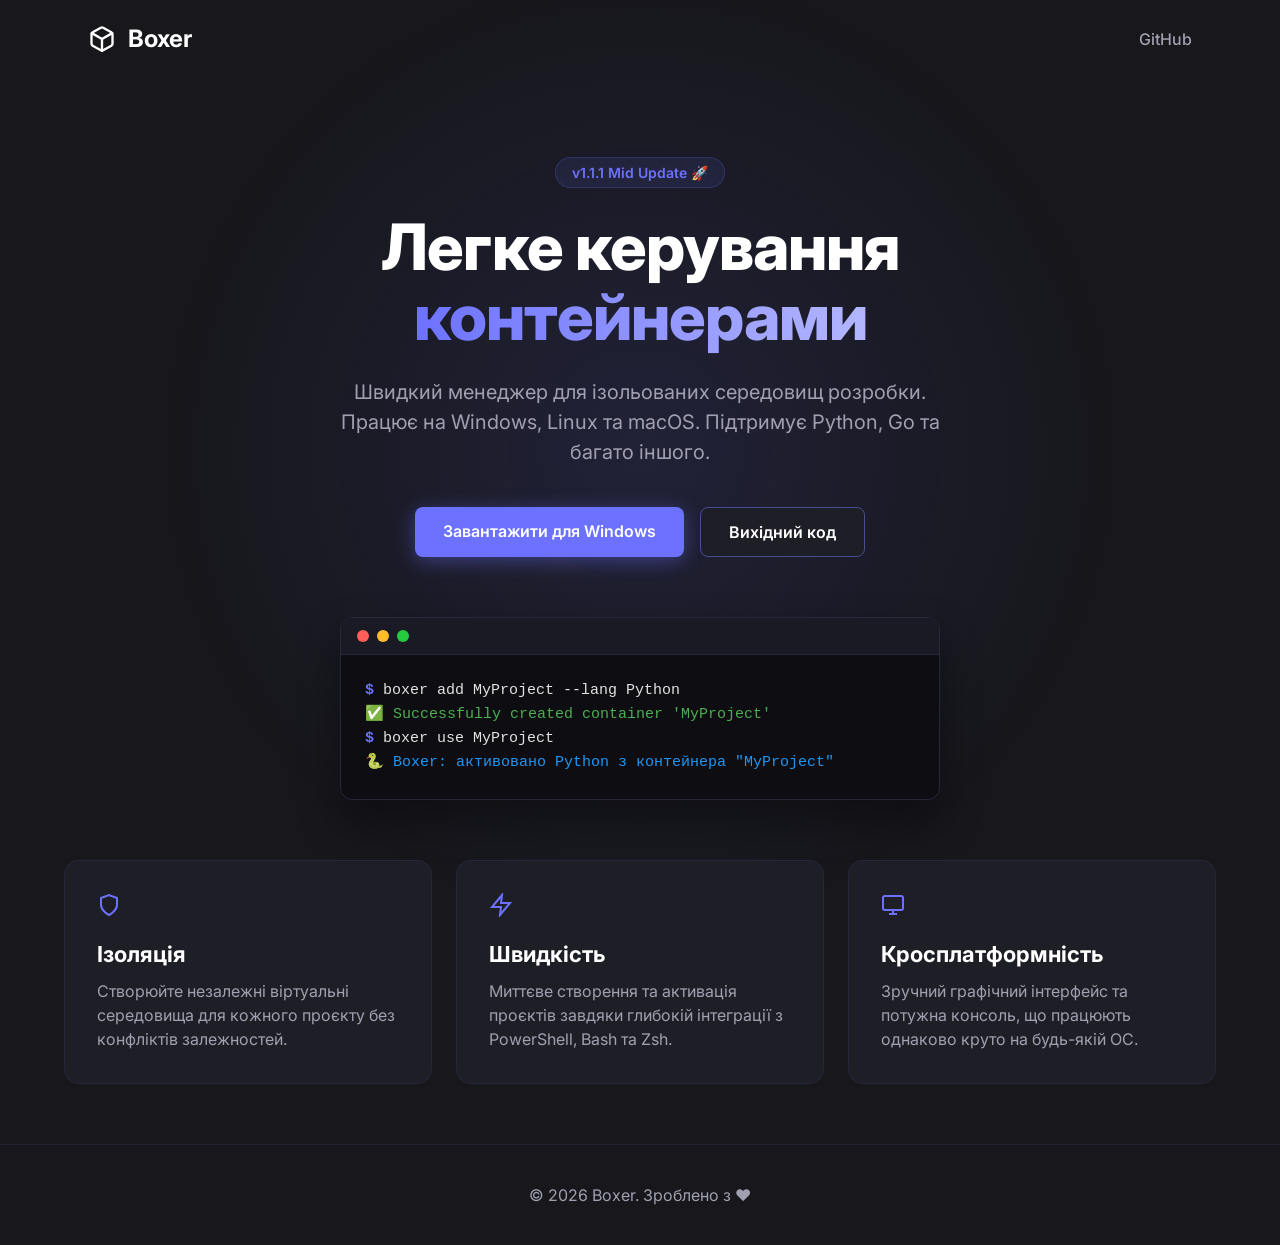
==== docs/index.html @ 53bc64ac "feat: Add landing page in docs folder for GitHub Pages" ====
<!DOCTYPE html>
<html lang="uk">
<head>
    <meta charset="UTF-8">
    <meta name="viewport" content="width=device-width, initial-scale=1.0">
    <title>Boxer - Ізольовані середовища для розробки</title>
    <link rel="stylesheet" href="style.css">
    <link href="https://fonts.googleapis.com/css2?family=Inter:wght@400;500;600;700;800&display=swap" rel="stylesheet">
</head>
<body>
    <div id="glow"></div>
    
    <nav class="navbar">
        <div class="logo">
            <svg width="28" height="28" viewBox="0 0 24 24" fill="none" stroke="currentColor" stroke-width="2" stroke-linecap="round" stroke-linejoin="round"><path d="M21 16V8a2 2 0 0 0-1-1.73l-7-4a2 2 0 0 0-2 0l-7 4A2 2 0 0 0 3 8v8a2 2 0 0 0 1 1.73l7 4a2 2 0 0 0 2 0l7-4A2 2 0 0 0 21 16z"></path><polyline points="3.27 6.96 12 12.01 20.73 6.96"></polyline><line x1="12" y1="22.08" x2="12" y2="12"></line></svg>
            Boxer
        </div>
        <div class="nav-links">
            <a href="https://github.com/davidykmisha2015-prog/Boxer" target="_blank">GitHub</a>
        </div>
    </nav>

    <main class="hero">
        <div class="hero-content">
            <div class="badge">v1.1.1 Mid Update 🚀</div>
            <h1>Легке керування<br><span class="accent-text">контейнерами</span></h1>
            <p>Швидкий менеджер для ізольованих середовищ розробки. Працює на Windows, Linux та macOS. Підтримує Python, Go та багато іншого.</p>
            
            <div class="hero-buttons">
                <a href="https://github.com/davidykmisha2015-prog/Boxer/releases/latest" class="btn btn-primary">Завантажити для Windows</a>
                <a href="https://github.com/davidykmisha2015-prog/Boxer" class="btn btn-secondary">Вихідний код</a>
            </div>
            
            <div class="terminal">
                <div class="terminal-header">
                    <span class="dot red"></span>
                    <span class="dot yellow"></span>
                    <span class="dot green"></span>
                </div>
                <div class="terminal-body">
                    <span class="prompt">$</span> boxer add MyProject --lang Python<br>
                    <span class="success">✅ Successfully created container 'MyProject'</span><br>
                    <span class="prompt">$</span> boxer use MyProject<br>
                    <span class="info">🐍 Boxer: активовано Python з контейнера "MyProject"</span>
                </div>
            </div>
        </div>
    </main>

    <section class="features">
        <div class="cards">
            <div class="card">
                <div class="card-border"></div>
                <div class="card-content">
                    <svg width="24" height="24" viewBox="0 0 24 24" fill="none" stroke="#6C72FF" stroke-width="2"><path d="M12 22s8-4 8-10V5l-8-3-8 3v7c0 6 8 10 8 10z"></path></svg>
                    <h3>Ізоляція</h3>
                    <p>Створюйте незалежні віртуальні середовища для кожного проєкту без конфліктів залежностей.</p>
                </div>
            </div>
            <div class="card">
                <div class="card-border"></div>
                <div class="card-content">
                    <svg width="24" height="24" viewBox="0 0 24 24" fill="none" stroke="#6C72FF" stroke-width="2"><polygon points="13 2 3 14 12 14 11 22 21 10 12 10 13 2"></polygon></svg>
                    <h3>Швидкість</h3>
                    <p>Миттєве створення та активація проєктів завдяки глибокій інтеграції з PowerShell, Bash та Zsh.</p>
                </div>
            </div>
            <div class="card">
                <div class="card-border"></div>
                <div class="card-content">
                    <svg width="24" height="24" viewBox="0 0 24 24" fill="none" stroke="#6C72FF" stroke-width="2"><rect x="2" y="3" width="20" height="14" rx="2" ry="2"></rect><line x1="8" y1="21" x2="16" y2="21"></line><line x1="12" y1="17" x2="12" y2="21"></line></svg>
                    <h3>Кросплатформність</h3>
                    <p>Зручний графічний інтерфейс та потужна консоль, що працюють однаково круто на будь-якій ОС.</p>
                </div>
            </div>
        </div>
    </section>

    <footer>
        <p>© 2026 Boxer. Зроблено з ❤️</p>
    </footer>

    <script src="script.js"></script>
</body>
</html>
---- docs/style.css ----
:root {
    --bg-color: #17171C;
    --card-bg: #1E1E26;
    --card-border: #4A4D8F;
    --accent: #6C72FF;
    --text-main: #FFFFFF;
    --text-muted: #A0A0B0;
    
    --mouse-x: 50%;
    --mouse-y: 50%;
}

* {
    box-sizing: border-box;
    margin: 0;
    padding: 0;
}

body {
    background-color: var(--bg-color);
    color: var(--text-main);
    font-family: 'Inter', sans-serif;
    min-height: 100vh;
    overflow-x: hidden;
    position: relative;
}

/* Global Glowing background effect (Antigravity style) */
#glow {
    position: fixed;
    top: 0;
    left: 0;
    width: 100vw;
    height: 100vh;
    background: radial-gradient(
        circle 600px at var(--mouse-x) var(--mouse-y),
        rgba(108, 114, 255, 0.12),
        transparent 80%
    );
    pointer-events: none;
    z-index: 0;
}

nav, main, section, footer {
    position: relative;
    z-index: 1;
}

.navbar {
    display: flex;
    justify-content: space-between;
    align-items: center;
    padding: 24px 48px;
    max-width: 1200px;
    margin: 0 auto;
}

.logo {
    display: flex;
    align-items: center;
    gap: 12px;
    font-size: 24px;
    font-weight: 700;
    color: var(--text-main);
}

.nav-links a {
    color: var(--text-muted);
    text-decoration: none;
    font-weight: 500;
    transition: color 0.2s;
}

.nav-links a:hover {
    color: var(--text-main);
}

.hero {
    max-width: 1000px;
    margin: 80px auto 40px;
    padding: 0 24px;
    text-align: center;
    display: flex;
    flex-direction: column;
    align-items: center;
}

.badge {
    display: inline-block;
    padding: 6px 16px;
    background: rgba(108, 114, 255, 0.1);
    color: var(--accent);
    border: 1px solid rgba(108, 114, 255, 0.2);
    border-radius: 20px;
    font-size: 14px;
    font-weight: 600;
    margin-bottom: 24px;
}

h1 {
    font-size: 64px;
    font-weight: 800;
    line-height: 1.1;
    letter-spacing: -1px;
    margin-bottom: 24px;
}

.accent-text {
    background: linear-gradient(to right, #6C72FF, #B3B6FF);
    -webkit-background-clip: text;
    -webkit-text-fill-color: transparent;
}

.hero p {
    font-size: 20px;
    color: var(--text-muted);
    max-width: 600px;
    margin: 0 auto 40px;
    line-height: 1.5;
}

.hero-buttons {
    display: flex;
    gap: 16px;
    justify-content: center;
    margin-bottom: 60px;
}

.btn {
    padding: 14px 28px;
    border-radius: 8px;
    font-size: 16px;
    font-weight: 600;
    text-decoration: none;
    transition: all 0.2s;
    cursor: pointer;
}

.btn-primary {
    background: var(--accent);
    color: white;
    border: none;
    box-shadow: 0 4px 20px rgba(108, 114, 255, 0.4);
}

.btn-primary:hover {
    background: #5b61f2;
    transform: translateY(-2px);
}

.btn-secondary {
    background: var(--card-bg);
    color: var(--text-main);
    border: 1px solid var(--card-border);
}

.btn-secondary:hover {
    background: var(--card-border);
}

/* Terminal */
.terminal {
    background: #0D0D12;
    border: 1px solid #262738;
    border-radius: 12px;
    width: 100%;
    max-width: 600px;
    text-align: left;
    overflow: hidden;
    margin: 0 auto;
    box-shadow: 0 20px 40px rgba(0,0,0,0.4);
}

.terminal-header {
    background: #1A1A24;
    padding: 12px 16px;
    display: flex;
    gap: 8px;
    border-bottom: 1px solid #262738;
}

.dot {
    width: 12px;
    height: 12px;
    border-radius: 50%;
}
.red { background: #FF5F56; }
.yellow { background: #FFBD2E; }
.green { background: #27C93F; }

.terminal-body {
    padding: 24px;
    font-family: 'Consolas', 'Monaco', monospace;
    font-size: 15px;
    line-height: 1.6;
    color: #E2E2E2;
}

.prompt { color: var(--accent); font-weight: bold; }
.success { color: #4CAF50; }
.info { color: #2196F3; }

/* Features & Glowing Cards */
.features {
    max-width: 1200px;
    margin: 60px auto;
    padding: 0 24px;
}

.cards {
    display: grid;
    grid-template-columns: repeat(auto-fit, minmax(300px, 1fr));
    gap: 24px;
}

.card {
    background: rgba(30, 30, 38, 0.5); /* var(--card-bg) transparent */
    border-radius: 16px;
    position: relative;
    cursor: pointer;
}

.card::before {
    content: "";
    position: absolute;
    top: 0; left: 0; right: 0; bottom: 0;
    border-radius: 16px;
    padding: 2px;
    background: radial-gradient(
        800px circle at var(--card-mouse-x, 0) var(--card-mouse-y, 0),
        rgba(108, 114, 255, 0.4),
        transparent 40%
    );
    -webkit-mask: linear-gradient(#fff 0 0) content-box, linear-gradient(#fff 0 0);
    -webkit-mask-composite: xor;
    mask-composite: exclude;
    z-index: 1;
    transition: opacity 0.3s;
    opacity: 0;
}

.card:hover::before {
    opacity: 1;
}

.card-content {
    background: var(--card-bg);
    border-radius: 15px;
    padding: 32px;
    height: 100%;
    position: relative;
    z-index: 2;
    border: 1px solid rgba(74, 77, 143, 0.2);
}

.card-content svg {
    margin-bottom: 20px;
}

.card-content h3 {
    font-size: 22px;
    margin-bottom: 12px;
}

.card-content p {
    color: var(--text-muted);
    line-height: 1.5;
}

footer {
    text-align: center;
    padding: 40px;
    color: var(--text-muted);
    border-top: 1px solid rgba(74, 77, 143, 0.2);
    margin-top: 60px;
}

@media (max-width: 768px) {
    h1 { font-size: 42px; }
    .hero-buttons { flex-direction: column; }
    .terminal { font-size: 13px; }
}
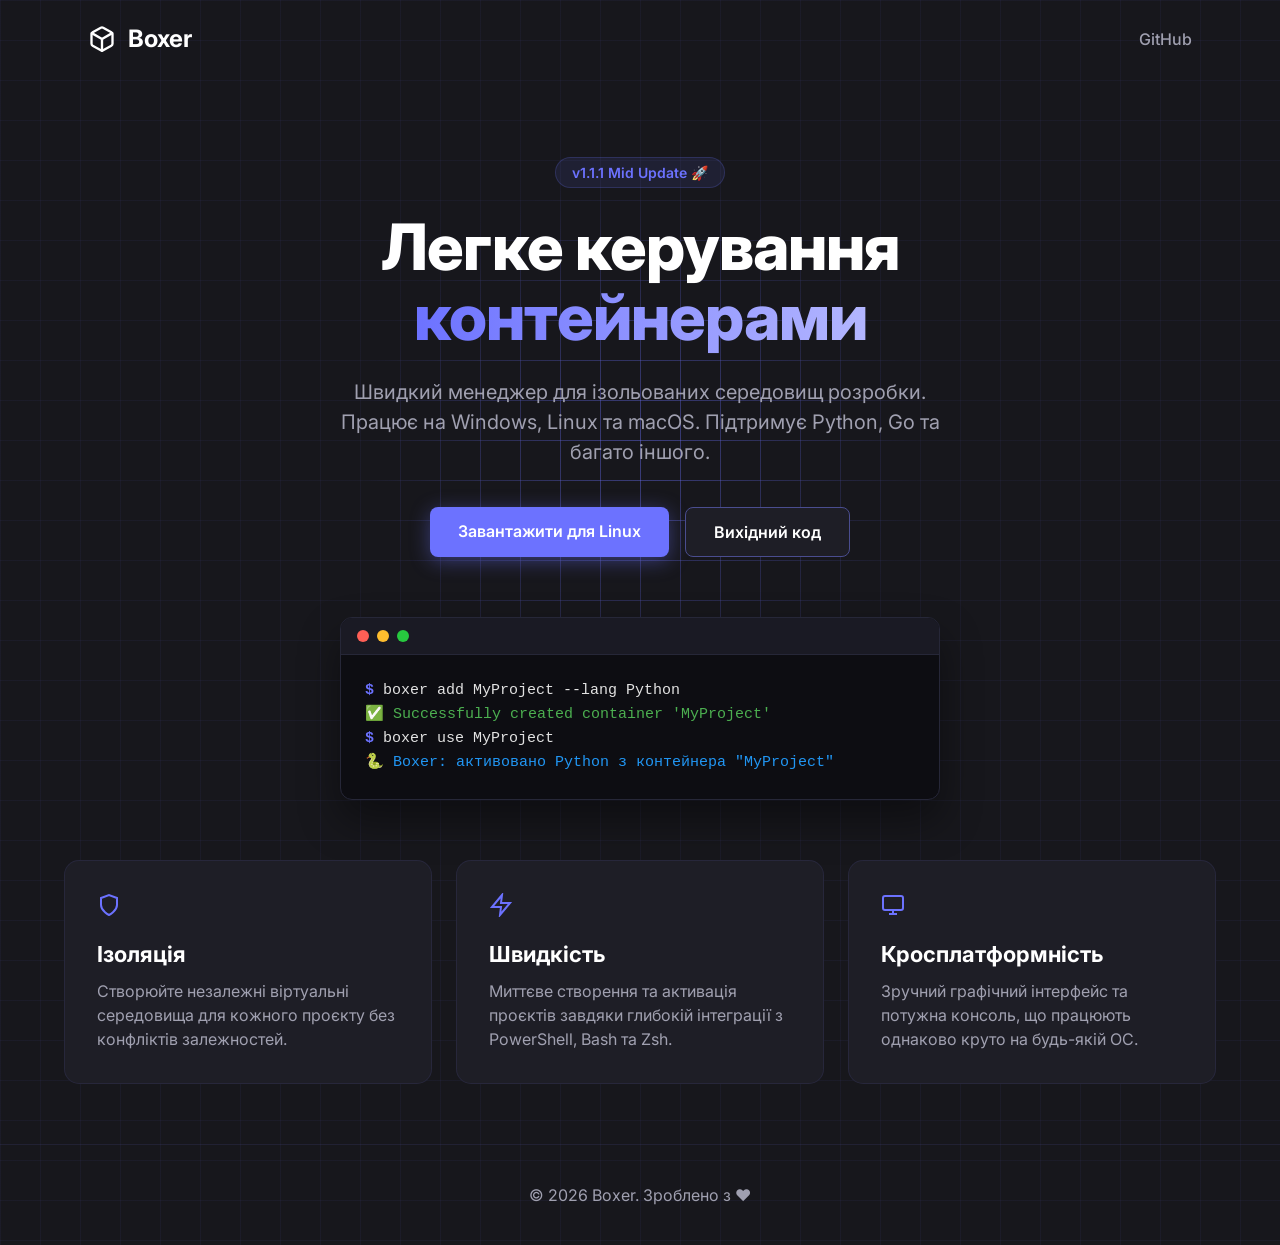
==== commit 3231c404: "chore: revert OS info in GUI, remove Node/C++, add OS detection to website" ====
--- a/docs/index.html
+++ b/docs/index.html
@@ -27,7 +27,7 @@
             <p>Швидкий менеджер для ізольованих середовищ розробки. Працює на Windows, Linux та macOS. Підтримує Python, Go та багато іншого.</p>
             
             <div class="hero-buttons">
-                <a href="https://github.com/davidykmisha2015-prog/Boxer/releases/latest" class="btn btn-primary">Завантажити для Windows</a>
+                <a href="https://github.com/davidykmisha2015-prog/Boxer/releases/latest" id="download-btn" class="btn btn-primary">Завантажити</a>
                 <a href="https://github.com/davidykmisha2015-prog/Boxer" class="btn btn-secondary">Вихідний код</a>
             </div>
             
--- a/docs/style.css
+++ b/docs/style.css
@@ -23,22 +23,54 @@
     min-height: 100vh;
     overflow-x: hidden;
     position: relative;
-}
-
-/* Global Glowing background effect (Antigravity style) */
+    /* Basic grid pattern */
+    background-image: 
+        linear-gradient(rgba(108, 114, 255, 0.05) 1px, transparent 1px),
+        linear-gradient(90deg, rgba(108, 114, 255, 0.05) 1px, transparent 1px);
+    background-size: 40px 40px;
+}
+
+/* Global Glowing Grid background effect */
 #glow {
     position: fixed;
     top: 0;
     left: 0;
     width: 100vw;
     height: 100vh;
-    background: radial-gradient(
-        circle 600px at var(--mouse-x) var(--mouse-y),
-        rgba(108, 114, 255, 0.12),
+    /* Glowing grid */
+    background-image: 
+        linear-gradient(rgba(108, 114, 255, 0.4) 1px, transparent 1px),
+        linear-gradient(90deg, rgba(108, 114, 255, 0.4) 1px, transparent 1px);
+    background-size: 40px 40px;
+    /* Mask the grid so it only shows near the cursor */
+    mask-image: radial-gradient(
+        circle 350px at var(--mouse-x) var(--mouse-y),
+        black,
+        transparent 80%
+    );
+    -webkit-mask-image: radial-gradient(
+        circle 350px at var(--mouse-x) var(--mouse-y),
+        black,
         transparent 80%
     );
     pointer-events: none;
     z-index: 0;
+}
+
+/* Click animation class */
+.click-pop {
+    position: fixed;
+    pointer-events: none;
+    font-size: 2rem;
+    transform: translate(-50%, -50%) scale(0);
+    z-index: 9999;
+    animation: pop-animation 0.8s cubic-bezier(0.175, 0.885, 0.32, 1.275) forwards;
+}
+
+@keyframes pop-animation {
+    0% { transform: translate(-50%, -50%) scale(0); opacity: 1; }
+    50% { transform: translate(-50%, -150%) scale(1.5); opacity: 1; }
+    100% { transform: translate(-50%, -200%) scale(2); opacity: 0; }
 }
 
 nav, main, section, footer {
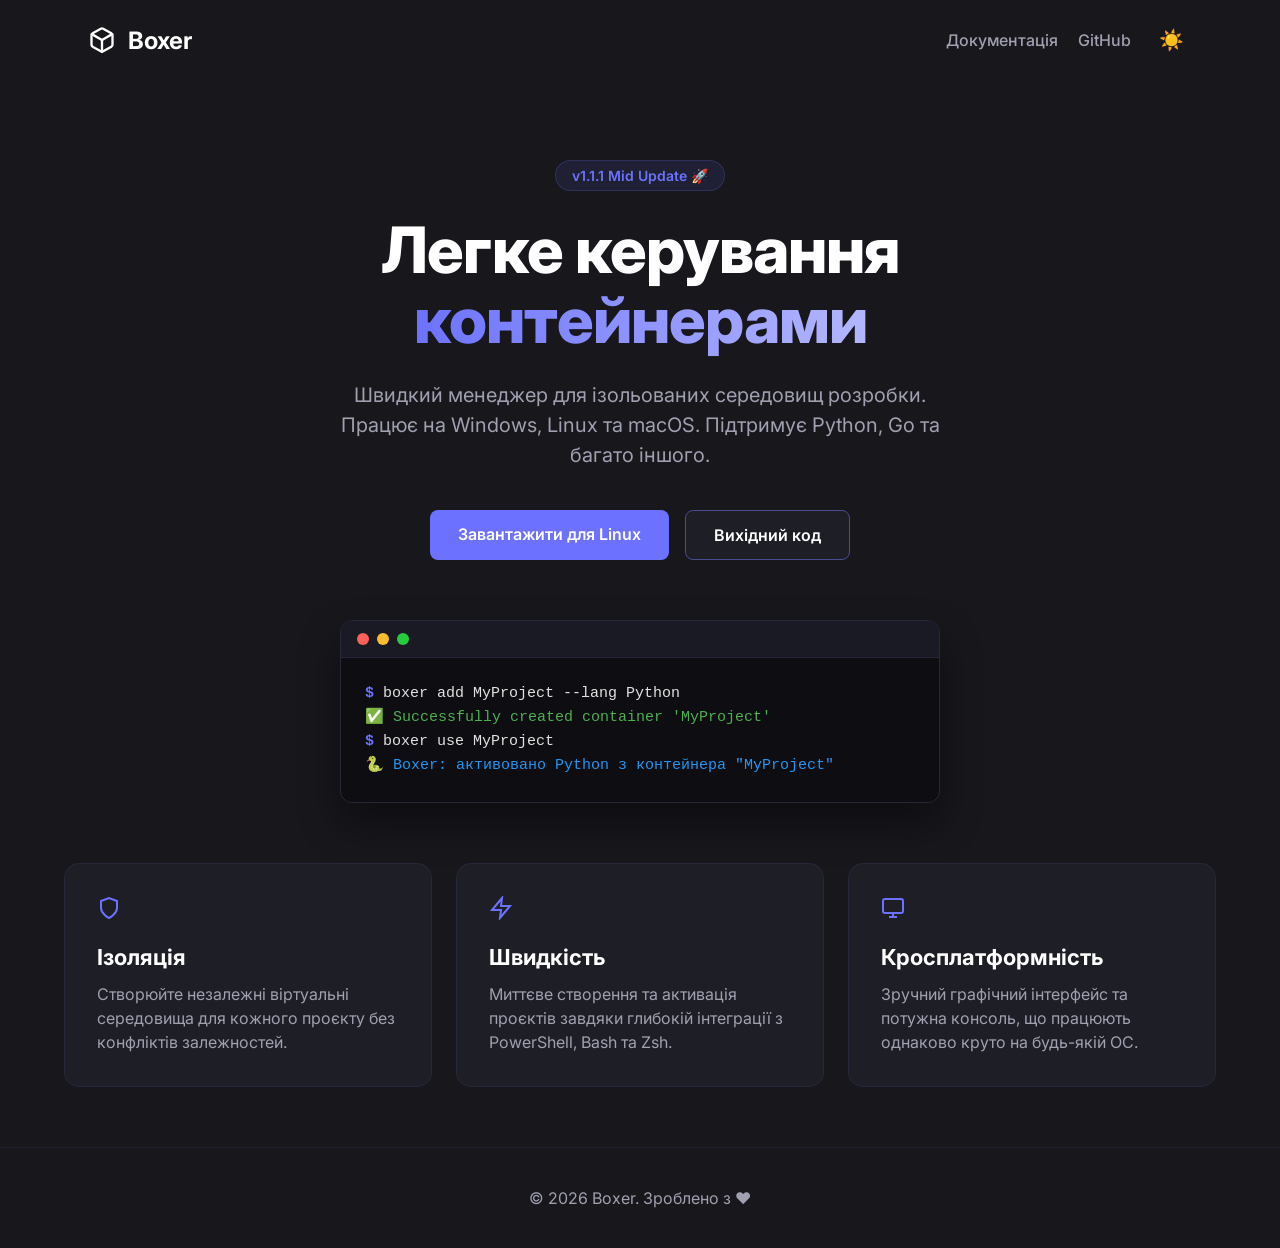
==== commit 39150002: "feat: Add theme switcher and documentation guide" ====
--- a/docs/index.html
+++ b/docs/index.html
@@ -16,7 +16,9 @@
             Boxer
         </div>
         <div class="nav-links">
+            <a href="guide.html">Документація</a>
             <a href="https://github.com/davidykmisha2015-prog/Boxer" target="_blank">GitHub</a>
+            <button id="theme-toggle" class="icon-btn" title="Змінити тему">☀️</button>
         </div>
     </nav>
 
--- a/docs/style.css
+++ b/docs/style.css
@@ -1,10 +1,30 @@
 :root {
+    /* Dark Theme (Default) */
     --bg-color: #17171C;
     --card-bg: #1E1E26;
     --card-border: #4A4D8F;
     --accent: #6C72FF;
     --text-main: #FFFFFF;
     --text-muted: #A0A0B0;
+    --grid-color: var(--grid-color);
+    --grid-glow: var(--grid-glow);
+    --card-glow: var(--grid-glow);
+    --terminal-bg: #0D0D12;
+    --terminal-header: #1A1A24;
+}
+
+[data-theme="light"] {
+    --bg-color: #F8F9FA;
+    --card-bg: #FFFFFF;
+    --card-border: #D1D5DB;
+    --accent: #5A62D8;
+    --text-main: #111827;
+    --text-muted: #4B5563;
+    --grid-color: rgba(90, 98, 216, 0.08);
+    --grid-glow: rgba(90, 98, 216, 0.25);
+    --card-glow: rgba(90, 98, 216, 0.2);
+    --terminal-bg: #1E1E1E;
+    --terminal-header: #2D2D2D;
     
     --mouse-x: 50%;
     --mouse-y: 50%;
@@ -25,8 +45,8 @@
     position: relative;
     /* Basic grid pattern */
     background-image: 
-        linear-gradient(rgba(108, 114, 255, 0.05) 1px, transparent 1px),
-        linear-gradient(90deg, rgba(108, 114, 255, 0.05) 1px, transparent 1px);
+        linear-gradient(var(--grid-color) 1px, transparent 1px),
+        linear-gradient(90deg, var(--grid-color) 1px, transparent 1px);
     background-size: 40px 40px;
 }
 
@@ -39,8 +59,8 @@
     height: 100vh;
     /* Glowing grid */
     background-image: 
-        linear-gradient(rgba(108, 114, 255, 0.4) 1px, transparent 1px),
-        linear-gradient(90deg, rgba(108, 114, 255, 0.4) 1px, transparent 1px);
+        linear-gradient(var(--grid-glow) 1px, transparent 1px),
+        linear-gradient(90deg, var(--grid-glow) 1px, transparent 1px);
     background-size: 40px 40px;
     /* Mask the grid so it only shows near the cursor */
     mask-image: radial-gradient(
@@ -172,7 +192,7 @@
     background: var(--accent);
     color: white;
     border: none;
-    box-shadow: 0 4px 20px rgba(108, 114, 255, 0.4);
+    box-shadow: 0 4px 20px var(--grid-glow);
 }
 
 .btn-primary:hover {
@@ -192,7 +212,7 @@
 
 /* Terminal */
 .terminal {
-    background: #0D0D12;
+    background: var(--terminal-bg);
     border: 1px solid #262738;
     border-radius: 12px;
     width: 100%;
@@ -204,7 +224,7 @@
 }
 
 .terminal-header {
-    background: #1A1A24;
+    background: var(--terminal-header);
     padding: 12px 16px;
     display: flex;
     gap: 8px;
@@ -246,7 +266,7 @@
 }
 
 .card {
-    background: rgba(30, 30, 38, 0.5); /* var(--card-bg) transparent */
+    background: transparent; /* var(--card-bg) transparent */
     border-radius: 16px;
     position: relative;
     cursor: pointer;
@@ -260,7 +280,7 @@
     padding: 2px;
     background: radial-gradient(
         800px circle at var(--card-mouse-x, 0) var(--card-mouse-y, 0),
-        rgba(108, 114, 255, 0.4),
+        var(--grid-glow),
         transparent 40%
     );
     -webkit-mask: linear-gradient(#fff 0 0) content-box, linear-gradient(#fff 0 0);
@@ -312,3 +332,89 @@
     .hero-buttons { flex-direction: column; }
     .terminal { font-size: 13px; }
 }
+
+
+/* Theme Toggle */
+.icon-btn {
+    background: none;
+    border: none;
+    font-size: 20px;
+    cursor: pointer;
+    color: var(--text-main);
+    padding: 4px 8px;
+    transition: transform 0.2s;
+}
+.icon-btn:hover {
+    transform: scale(1.1);
+}
+
+.nav-links {
+    display: flex;
+    align-items: center;
+    gap: 20px;
+}
+
+/* Documentation Content */
+.guide-container {
+    max-width: 800px;
+    margin: 40px auto;
+    padding: 40px;
+    background: var(--card-bg);
+    border: 1px solid var(--card-border);
+    border-radius: 12px;
+    box-shadow: 0 10px 30px rgba(0,0,0,0.1);
+}
+[data-theme="dark"] .guide-container {
+    box-shadow: 0 10px 30px rgba(0,0,0,0.5);
+}
+
+.guide-container h1 {
+    font-size: 36px;
+    margin-bottom: 30px;
+    text-align: left;
+}
+
+.guide-container h2 {
+    font-size: 24px;
+    margin-top: 40px;
+    margin-bottom: 16px;
+    color: var(--accent);
+}
+
+.guide-container h3 {
+    font-size: 20px;
+    margin-top: 24px;
+    margin-bottom: 12px;
+}
+
+.guide-container p, .guide-container li {
+    font-size: 16px;
+    line-height: 1.7;
+    margin-bottom: 16px;
+    color: var(--text-main);
+}
+
+.guide-container ul {
+    margin-left: 24px;
+    margin-bottom: 24px;
+}
+
+.guide-container pre {
+    background: var(--terminal-bg);
+    color: #E2E2E2;
+    padding: 16px;
+    border-radius: 8px;
+    overflow-x: auto;
+    margin-bottom: 24px;
+    font-family: 'Consolas', 'Monaco', monospace;
+    font-size: 14px;
+    border: 1px solid var(--card-border);
+}
+
+.guide-container code {
+    background: rgba(108, 114, 255, 0.1);
+    color: var(--accent);
+    padding: 2px 6px;
+    border-radius: 4px;
+    font-family: monospace;
+}
